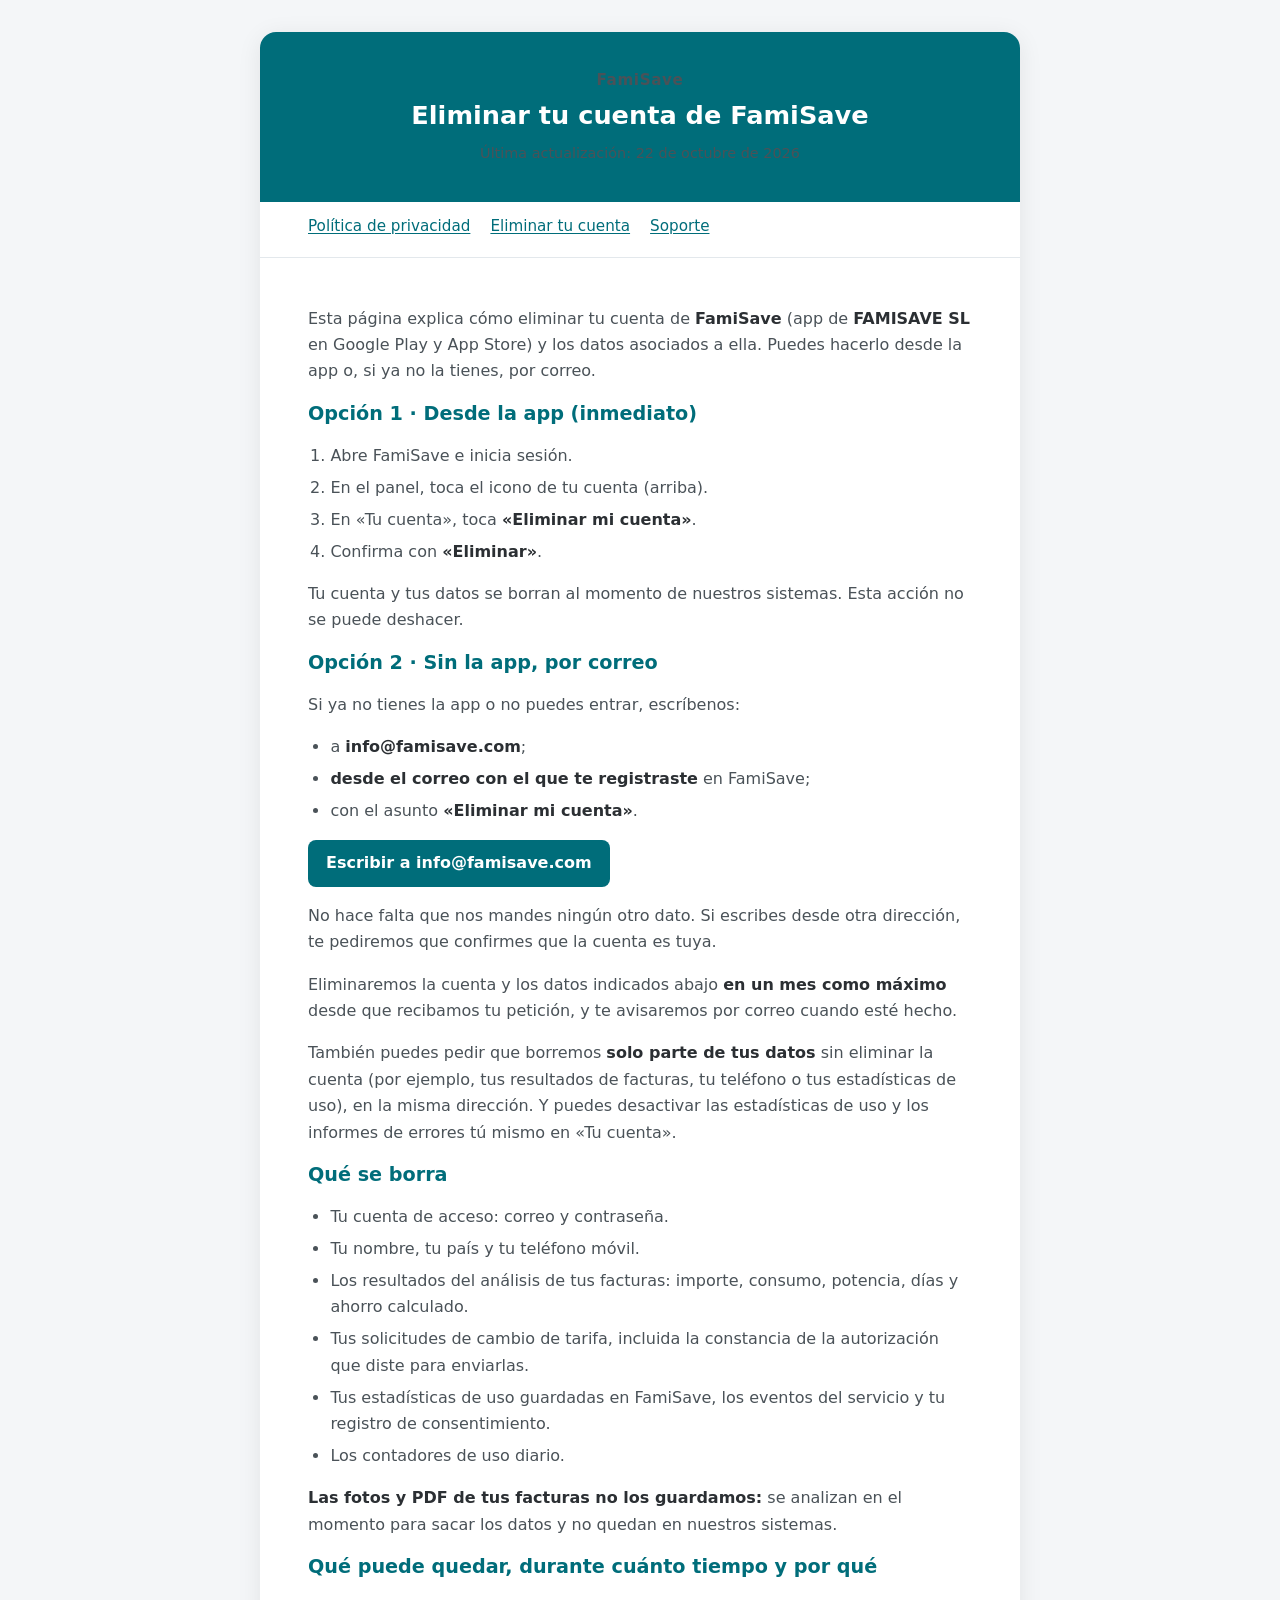
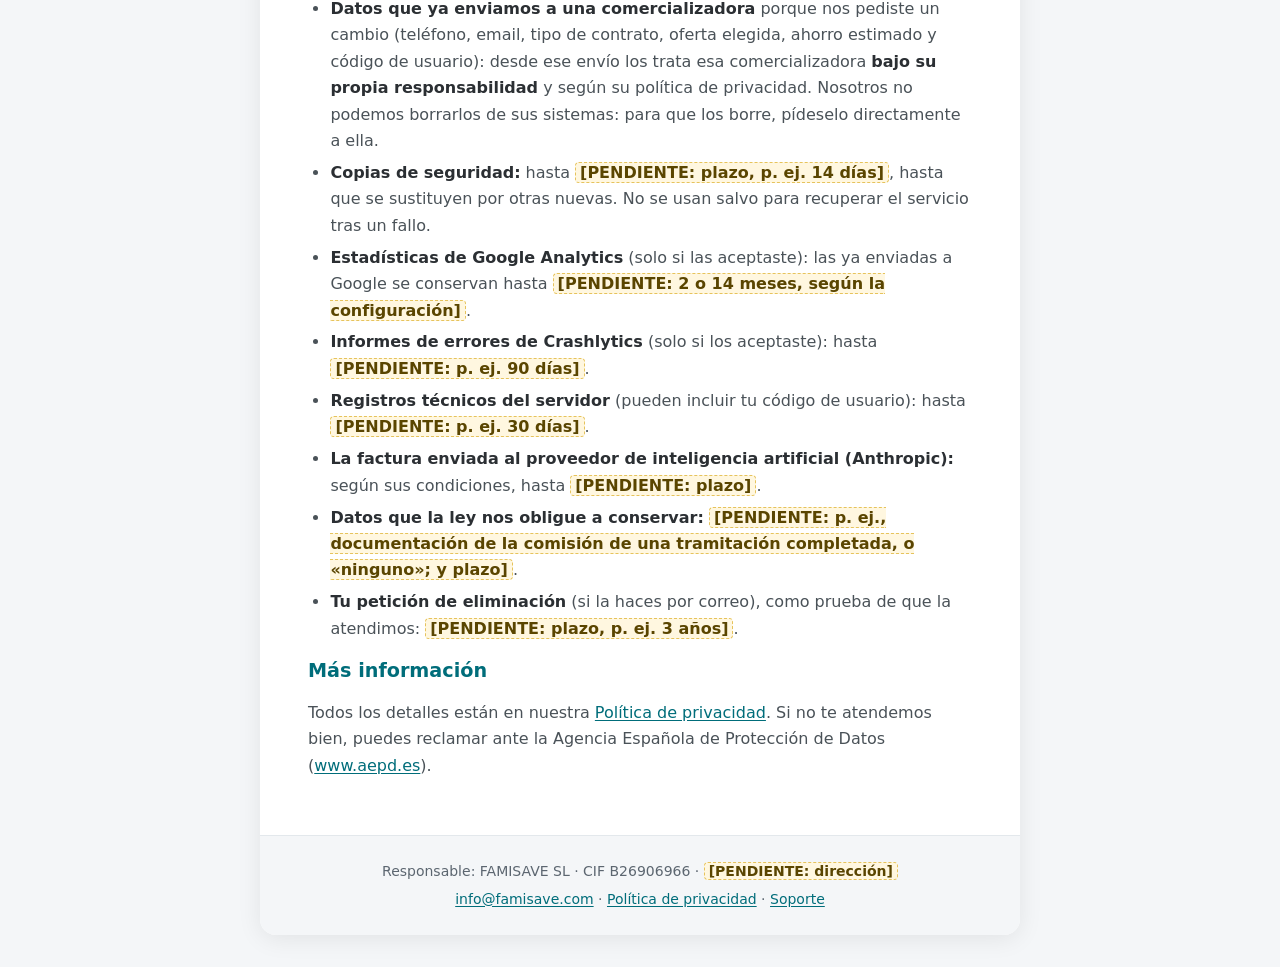
==== eliminar-cuenta/index.html @ 8ce0904f "Política de privacidad v3, página de eliminar cuenta y soporte - index.html (/privacidad/): sustituy" ====
<!DOCTYPE html>
<html lang="es">
<head>
  <meta charset="utf-8">
  <meta name="viewport" content="width=device-width, initial-scale=1">
  <title>Eliminar tu cuenta — FamiSave</title>
  <meta name="description" content="Cómo eliminar tu cuenta de FamiSave y tus datos, desde la app o sin ella.">
  <meta name="referrer" content="no-referrer">
  <link rel="stylesheet" href="../estilo.css">
</head>
<body>
  <a class="saltar" href="#contenido">Saltar al contenido</a>
  <div class="contenedor">

    <header class="cabecera">
      <p class="marca">FamiSave</p>
      <h1>Eliminar tu cuenta de FamiSave</h1>
      <p class="meta">Última actualización: <time datetime="2026-10-22">22 de octubre de 2026</time></p>
    </header>

    <nav class="principal" aria-label="Páginas de FamiSave">
      <ul>
        <li><a href="../">Política de privacidad</a></li>
        <li><a href="./" aria-current="page">Eliminar tu cuenta</a></li>
        <li><a href="../soporte/">Soporte</a></li>
      </ul>
    </nav>

    <main id="contenido">

      <p>Esta página explica cómo eliminar tu cuenta de <strong>FamiSave</strong> (app de <strong>FAMISAVE SL</strong> en Google Play y App Store) y los datos asociados a ella. Puedes hacerlo desde la app o, si ya no la tienes, por correo.</p>

      <section aria-labelledby="desde-app">
        <h2 id="desde-app">Opción 1 · Desde la app (inmediato)</h2>
        <ol>
          <li>Abre FamiSave e inicia sesión.</li>
          <li>En el panel, toca el icono de tu cuenta (arriba).</li>
          <li>En «Tu cuenta», toca <strong>«Eliminar mi cuenta»</strong>.</li>
          <li>Confirma con <strong>«Eliminar»</strong>.</li>
        </ol>
        <p>Tu cuenta y tus datos se borran al momento de nuestros sistemas. Esta acción no se puede deshacer.</p>
      </section>

      <section aria-labelledby="sin-app">
        <h2 id="sin-app">Opción 2 · Sin la app, por correo</h2>
        <p>Si ya no tienes la app o no puedes entrar, escríbenos:</p>
        <ul>
          <li>a <strong>info@famisave.com</strong>;</li>
          <li><strong>desde el correo con el que te registraste</strong> en FamiSave;</li>
          <li>con el asunto <strong>«Eliminar mi cuenta»</strong>.</li>
        </ul>
        <p><a class="boton" href="mailto:info@famisave.com?subject=Eliminar%20mi%20cuenta">Escribir a info@famisave.com</a></p>
        <p>No hace falta que nos mandes ningún otro dato. Si escribes desde otra dirección, te pediremos que confirmes que la cuenta es tuya.</p>
        <p>Eliminaremos la cuenta y los datos indicados abajo <strong>en un mes como máximo</strong> desde que recibamos tu petición, y te avisaremos por correo cuando esté hecho.</p>
        <p>También puedes pedir que borremos <strong>solo parte de tus datos</strong> sin eliminar la cuenta (por ejemplo, tus resultados de facturas, tu teléfono o tus estadísticas de uso), en la misma dirección. Y puedes desactivar las estadísticas de uso y los informes de errores tú mismo en «Tu cuenta».</p>
      </section>

      <section aria-labelledby="que-se-borra">
        <h2 id="que-se-borra">Qué se borra</h2>
        <ul>
          <li>Tu cuenta de acceso: correo y contraseña.</li>
          <li>Tu nombre, tu país y tu teléfono móvil.</li>
          <li>Los resultados del análisis de tus facturas: importe, consumo, potencia, días y ahorro calculado.</li>
          <li>Tus solicitudes de cambio de tarifa, incluida la constancia de la autorización que diste para enviarlas.</li>
          <li>Tus estadísticas de uso guardadas en FamiSave, los eventos del servicio y tu registro de consentimiento.</li>
          <li>Los contadores de uso diario.</li>
        </ul>
        <p><strong>Las fotos y PDF de tus facturas no los guardamos:</strong> se analizan en el momento para sacar los datos y no quedan en nuestros sistemas.</p>
      </section>

      <section aria-labelledby="que-queda">
        <h2 id="que-queda">Qué puede quedar, durante cuánto tiempo y por qué</h2>
        <ul>
          <li><strong>Datos que ya enviamos a una comercializadora</strong> porque nos pediste un cambio (teléfono, email, tipo de contrato, oferta elegida, ahorro estimado y código de usuario): desde ese envío los trata esa comercializadora <strong>bajo su propia responsabilidad</strong> y según su política de privacidad. Nosotros no podemos borrarlos de sus sistemas: para que los borre, pídeselo directamente a ella.</li>
          <li><strong>Copias de seguridad:</strong> hasta <span class="pendiente">[PENDIENTE: plazo, p. ej. 14 días]</span>, hasta que se sustituyen por otras nuevas. No se usan salvo para recuperar el servicio tras un fallo.</li>
          <li><strong>Estadísticas de Google Analytics</strong> (solo si las aceptaste): las ya enviadas a Google se conservan hasta <span class="pendiente">[PENDIENTE: 2 o 14 meses, según la configuración]</span>.</li>
          <li><strong>Informes de errores de Crashlytics</strong> (solo si los aceptaste): hasta <span class="pendiente">[PENDIENTE: p. ej. 90 días]</span>.</li>
          <li><strong>Registros técnicos del servidor</strong> (pueden incluir tu código de usuario): hasta <span class="pendiente">[PENDIENTE: p. ej. 30 días]</span>.</li>
          <li><strong>La factura enviada al proveedor de inteligencia artificial (Anthropic):</strong> según sus condiciones, hasta <span class="pendiente">[PENDIENTE: plazo]</span>.</li>
          <li><strong>Datos que la ley nos obligue a conservar:</strong> <span class="pendiente">[PENDIENTE: p. ej., documentación de la comisión de una tramitación completada, o «ninguno»; y plazo]</span>.</li>
          <li><strong>Tu petición de eliminación</strong> (si la haces por correo), como prueba de que la atendimos: <span class="pendiente">[PENDIENTE: plazo, p. ej. 3 años]</span>.</li>
        </ul>
      </section>

      <section aria-labelledby="mas-info">
        <h2 id="mas-info">Más información</h2>
        <p>Todos los detalles están en nuestra <a href="../">Política de privacidad</a>. Si no te atendemos bien, puedes reclamar ante la Agencia Española de Protección de Datos (<a href="https://www.aepd.es/">www.aepd.es</a>).</p>
      </section>

    </main>

    <footer>
      <p>Responsable: FAMISAVE SL · CIF B26906966 · <span class="pendiente">[PENDIENTE: dirección]</span></p>
      <p><a href="mailto:info@famisave.com">info@famisave.com</a> · <a href="../">Política de privacidad</a> · <a href="../soporte/">Soporte</a></p>
    </footer>

  </div>
</body>
</html>
---- estilo.css ----
/* Estilo común de las páginas públicas de FamiSave.
   Sin fuentes ni scripts externos. Colores con contraste AA (>= 4.5:1). */

:root {
  --marca: #006d7a;        /* turquesa FamiSave oscurecido para texto (6:1 sobre blanco) */
  --marca-fondo: #f0fbfc;
  --marca-borde: #c2e9ed;
  --fondo: #f4f6f8;
  --tarjeta: #ffffff;
  --texto: #2b2f33;
  --texto-suave: #4a5258;
  --pie: #5c6670;
  --linea: #e3e8ec;
  --aviso-fondo: #fff7e0;
  --aviso-borde: #e6c35c;
  --aviso-texto: #5a4500;
}

@media (prefers-color-scheme: dark) {
  :root {
    --marca: #7fd6e0;
    --marca-fondo: #12262a;
    --marca-borde: #1f4a50;
    --fondo: #10181c;
    --tarjeta: #172126;
    --texto: #e6ebee;
    --texto-suave: #c4ccd1;
    --pie: #a9b3b9;
    --linea: #263238;
    --aviso-fondo: #2e2610;
    --aviso-borde: #7a6420;
    --aviso-texto: #f3dfa0;
  }
}

* { box-sizing: border-box; }

html { -webkit-text-size-adjust: 100%; }

body {
  margin: 0;
  font-family: system-ui, -apple-system, "Segoe UI", Roboto, Arial, sans-serif;
  font-size: 1rem;
  line-height: 1.65;
  background-color: var(--fondo);
  color: var(--texto);
  padding: 32px 16px;
}

.saltar {
  position: absolute;
  left: -9999px;
}
.saltar:focus {
  left: 16px;
  top: 16px;
  background: var(--tarjeta);
  color: var(--marca);
  padding: 8px 12px;
  border-radius: 6px;
  z-index: 10;
}

.contenedor {
  max-width: 760px;
  margin: 0 auto;
  background-color: var(--tarjeta);
  border-radius: 16px;
  box-shadow: 0 4px 24px rgba(0, 0, 0, 0.08);
  overflow: hidden;
}

.cabecera {
  background-color: #006d7a;
  color: #ffffff;
  padding: 36px 48px;
  text-align: center;
}

.cabecera .marca {
  margin: 0 0 6px;
  font-size: 0.95rem;
  font-weight: 600;
  letter-spacing: 0.04em;
}

.cabecera h1 {
  margin: 0;
  font-size: 1.6rem;
  line-height: 1.3;
}

.cabecera .meta {
  margin: 10px 0 0;
  font-size: 0.9rem;
}

nav.principal {
  border-bottom: 1px solid var(--linea);
  padding: 12px 48px;
  font-size: 0.95rem;
}
nav.principal ul {
  list-style: none;
  margin: 0;
  padding: 0;
  display: flex;
  flex-wrap: wrap;
  gap: 8px 20px;
}

main { padding: 32px 48px 40px; }

h2 {
  color: var(--marca);
  font-size: 1.2rem;
  line-height: 1.35;
  margin: 2em 0 0.6em;
}
h2:first-child { margin-top: 0; }

h3 {
  font-size: 1.05rem;
  margin: 1.5em 0 0.4em;
}

p, li { color: var(--texto-suave); }
strong { color: var(--texto); }

a { color: var(--marca); text-underline-offset: 2px; }
a:hover, a:focus { text-decoration-thickness: 2px; }
a:focus-visible, .saltar:focus { outline: 3px solid var(--marca); outline-offset: 2px; }

ul, ol { padding-left: 1.4em; }
li { margin-bottom: 0.35em; }

.resumen {
  background-color: var(--marca-fondo);
  border: 1px solid var(--marca-borde);
  border-radius: 10px;
  padding: 16px 20px;
  margin: 0 0 24px;
}
.resumen h2 { margin-top: 0; }
.resumen ul { margin-bottom: 0; }

.indice ol { margin: 0; }

.pendiente {
  background-color: var(--aviso-fondo);
  border: 1px dashed var(--aviso-borde);
  color: var(--aviso-texto);
  border-radius: 4px;
  padding: 0 4px;
  font-weight: 600;
}

.tabla {
  width: 100%;
  overflow-x: auto;
  margin: 12px 0 20px;
}
table {
  width: 100%;
  border-collapse: collapse;
  font-size: 0.95rem;
}
caption {
  text-align: left;
  font-weight: 600;
  padding-bottom: 6px;
  color: var(--texto);
}
th, td {
  text-align: left;
  vertical-align: top;
  padding: 10px 12px;
  border-bottom: 1px solid var(--linea);
  color: var(--texto-suave);
}
th { color: var(--texto); background-color: var(--marca-fondo); }

.boton {
  display: inline-block;
  background-color: #006d7a;
  color: #ffffff;
  font-weight: 600;
  text-decoration: none;
  padding: 10px 18px;
  border-radius: 8px;
}
.boton:hover, .boton:focus { background-color: #00525c; color: #ffffff; }

footer {
  background-color: var(--fondo);
  border-top: 1px solid var(--linea);
  padding: 20px 48px;
  text-align: center;
  font-size: 0.875rem;
  color: var(--pie);
}
footer p { color: var(--pie); margin: 0.3em 0; }

@media (max-width: 600px) {
  body { padding: 0; }
  .contenedor { border-radius: 0; box-shadow: none; }
  .cabecera, main, footer { padding-left: 16px; padding-right: 16px; }
  nav.principal { padding: 12px 16px; }
  .cabecera h1 { font-size: 1.35rem; }
}
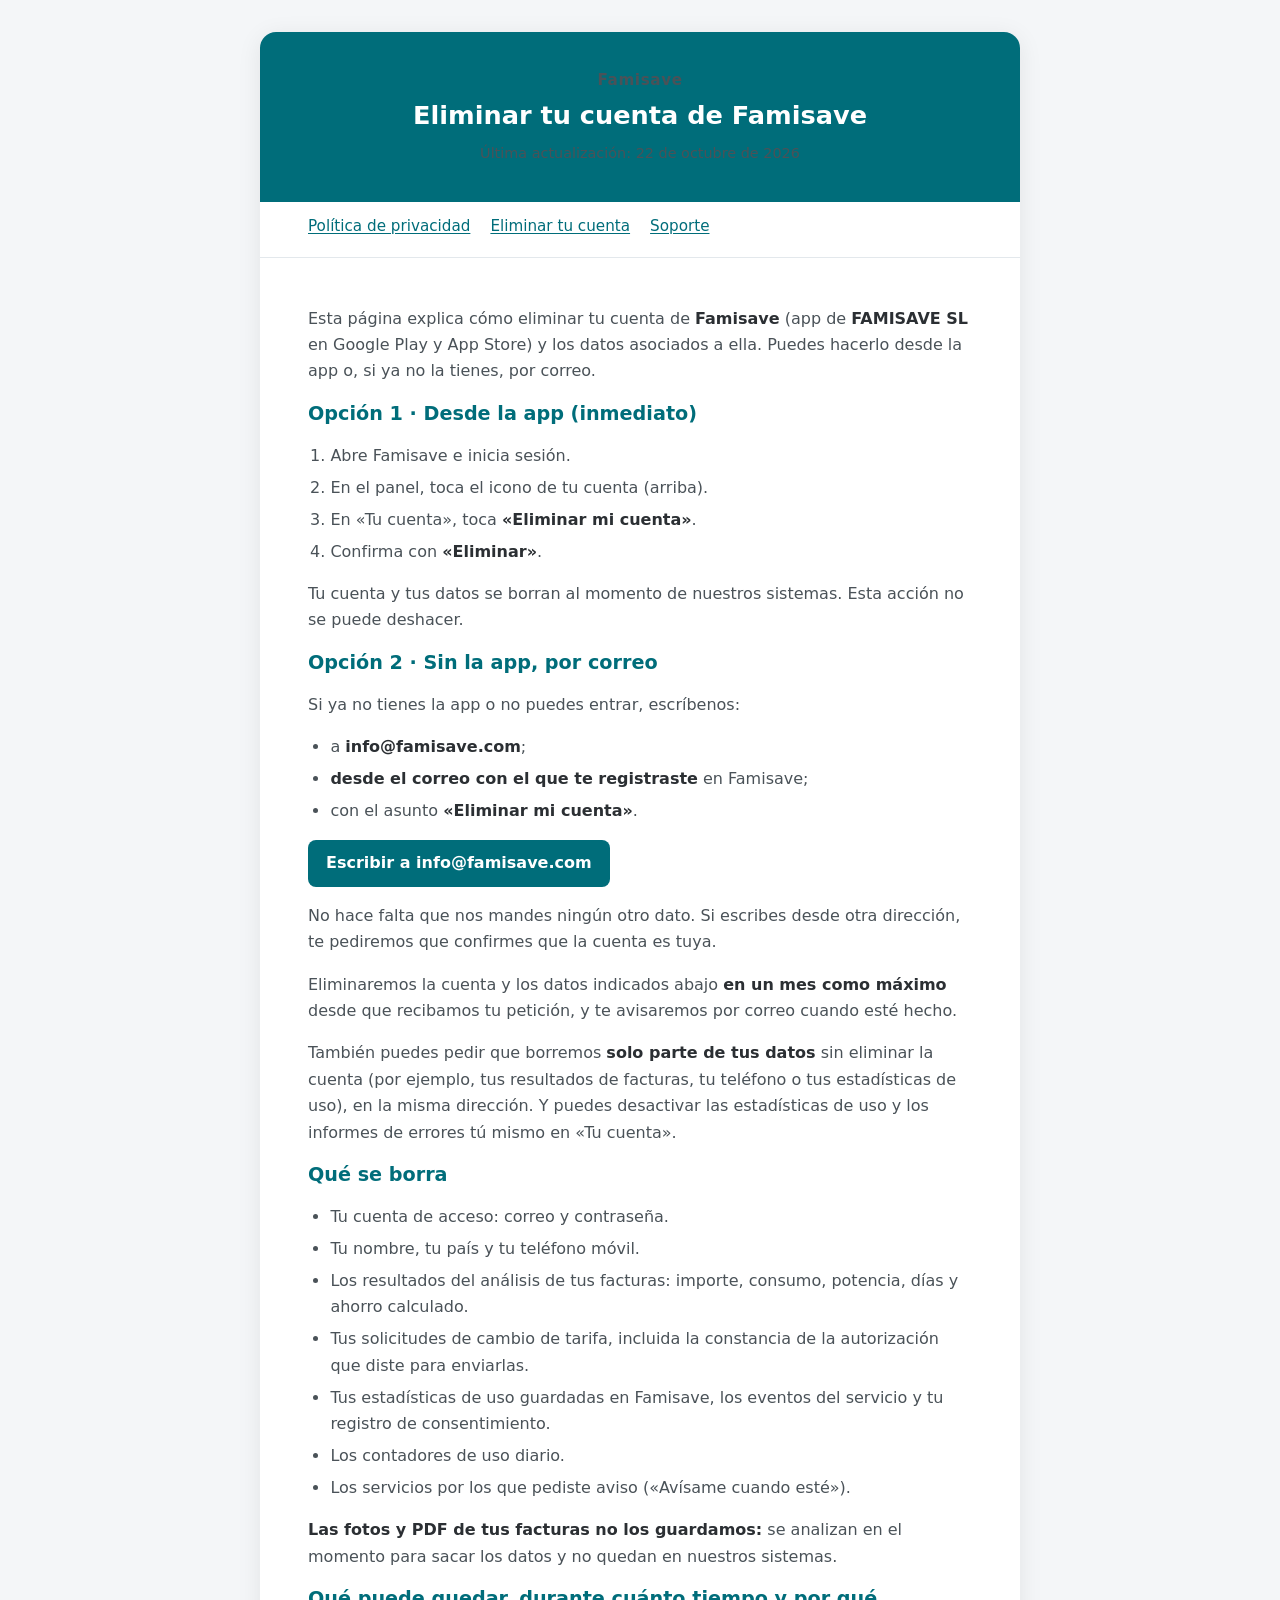
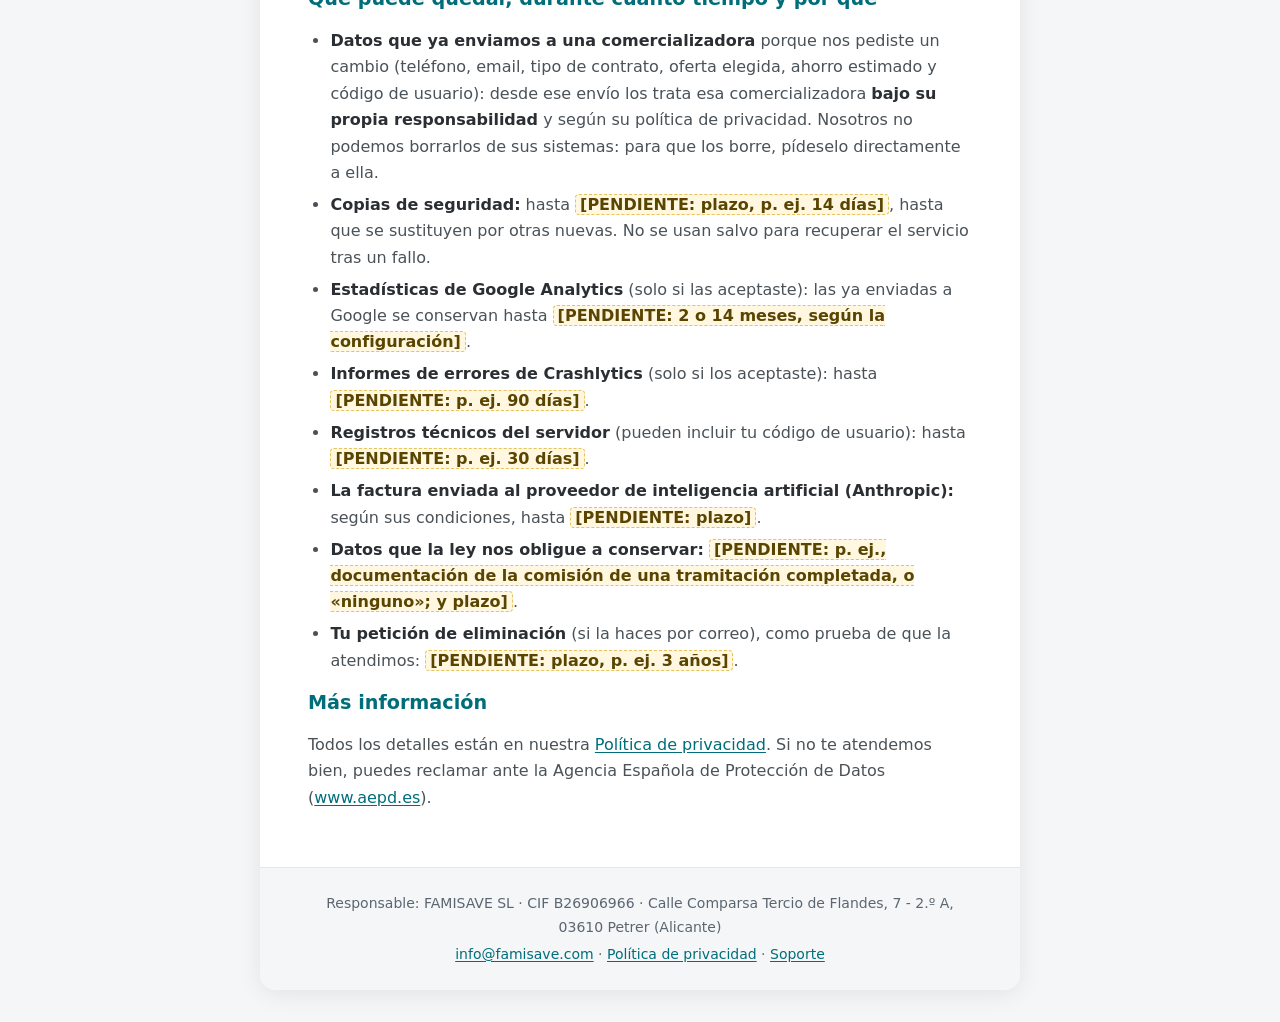
==== commit 29e6bffa: "Datos del responsable, marca Famisave y aviso «Avísame cuando esté» - Domicilio fiscal y DPD («No he" ====
--- a/eliminar-cuenta/index.html
+++ b/eliminar-cuenta/index.html
@@ -3,8 +3,8 @@
 <head>
   <meta charset="utf-8">
   <meta name="viewport" content="width=device-width, initial-scale=1">
-  <title>Eliminar tu cuenta — FamiSave</title>
-  <meta name="description" content="Cómo eliminar tu cuenta de FamiSave y tus datos, desde la app o sin ella.">
+  <title>Eliminar tu cuenta — Famisave</title>
+  <meta name="description" content="Cómo eliminar tu cuenta de Famisave y tus datos, desde la app o sin ella.">
   <meta name="referrer" content="no-referrer">
   <link rel="stylesheet" href="../estilo.css">
 </head>
@@ -13,12 +13,12 @@
   <div class="contenedor">
 
     <header class="cabecera">
-      <p class="marca">FamiSave</p>
-      <h1>Eliminar tu cuenta de FamiSave</h1>
+      <p class="marca">Famisave</p>
+      <h1>Eliminar tu cuenta de Famisave</h1>
       <p class="meta">Última actualización: <time datetime="2026-10-22">22 de octubre de 2026</time></p>
     </header>
 
-    <nav class="principal" aria-label="Páginas de FamiSave">
+    <nav class="principal" aria-label="Páginas de Famisave">
       <ul>
         <li><a href="../">Política de privacidad</a></li>
         <li><a href="./" aria-current="page">Eliminar tu cuenta</a></li>
@@ -28,12 +28,12 @@
 
     <main id="contenido">
 
-      <p>Esta página explica cómo eliminar tu cuenta de <strong>FamiSave</strong> (app de <strong>FAMISAVE SL</strong> en Google Play y App Store) y los datos asociados a ella. Puedes hacerlo desde la app o, si ya no la tienes, por correo.</p>
+      <p>Esta página explica cómo eliminar tu cuenta de <strong>Famisave</strong> (app de <strong>FAMISAVE SL</strong> en Google Play y App Store) y los datos asociados a ella. Puedes hacerlo desde la app o, si ya no la tienes, por correo.</p>
 
       <section aria-labelledby="desde-app">
         <h2 id="desde-app">Opción 1 · Desde la app (inmediato)</h2>
         <ol>
-          <li>Abre FamiSave e inicia sesión.</li>
+          <li>Abre Famisave e inicia sesión.</li>
           <li>En el panel, toca el icono de tu cuenta (arriba).</li>
           <li>En «Tu cuenta», toca <strong>«Eliminar mi cuenta»</strong>.</li>
           <li>Confirma con <strong>«Eliminar»</strong>.</li>
@@ -46,7 +46,7 @@
         <p>Si ya no tienes la app o no puedes entrar, escríbenos:</p>
         <ul>
           <li>a <strong>info@famisave.com</strong>;</li>
-          <li><strong>desde el correo con el que te registraste</strong> en FamiSave;</li>
+          <li><strong>desde el correo con el que te registraste</strong> en Famisave;</li>
           <li>con el asunto <strong>«Eliminar mi cuenta»</strong>.</li>
         </ul>
         <p><a class="boton" href="mailto:info@famisave.com?subject=Eliminar%20mi%20cuenta">Escribir a info@famisave.com</a></p>
@@ -62,8 +62,9 @@
           <li>Tu nombre, tu país y tu teléfono móvil.</li>
           <li>Los resultados del análisis de tus facturas: importe, consumo, potencia, días y ahorro calculado.</li>
           <li>Tus solicitudes de cambio de tarifa, incluida la constancia de la autorización que diste para enviarlas.</li>
-          <li>Tus estadísticas de uso guardadas en FamiSave, los eventos del servicio y tu registro de consentimiento.</li>
+          <li>Tus estadísticas de uso guardadas en Famisave, los eventos del servicio y tu registro de consentimiento.</li>
           <li>Los contadores de uso diario.</li>
+          <li>Los servicios por los que pediste aviso («Avísame cuando esté»).</li>
         </ul>
         <p><strong>Las fotos y PDF de tus facturas no los guardamos:</strong> se analizan en el momento para sacar los datos y no quedan en nuestros sistemas.</p>
       </section>
@@ -90,7 +91,7 @@
     </main>
 
     <footer>
-      <p>Responsable: FAMISAVE SL · CIF B26906966 · <span class="pendiente">[PENDIENTE: dirección]</span></p>
+      <p>Responsable: FAMISAVE SL · CIF B26906966 · Calle Comparsa Tercio de Flandes, 7 - 2.º A, 03610 Petrer (Alicante)</p>
       <p><a href="mailto:info@famisave.com">info@famisave.com</a> · <a href="../">Política de privacidad</a> · <a href="../soporte/">Soporte</a></p>
     </footer>
 
--- a/estilo.css
+++ b/estilo.css
@@ -1,8 +1,8 @@
-/* Estilo común de las páginas públicas de FamiSave.
+/* Estilo común de las páginas públicas de Famisave.
    Sin fuentes ni scripts externos. Colores con contraste AA (>= 4.5:1). */
 
 :root {
-  --marca: #006d7a;        /* turquesa FamiSave oscurecido para texto (6:1 sobre blanco) */
+  --marca: #006d7a;        /* turquesa Famisave oscurecido para texto (6:1 sobre blanco) */
   --marca-fondo: #f0fbfc;
   --marca-borde: #c2e9ed;
   --fondo: #f4f6f8;
